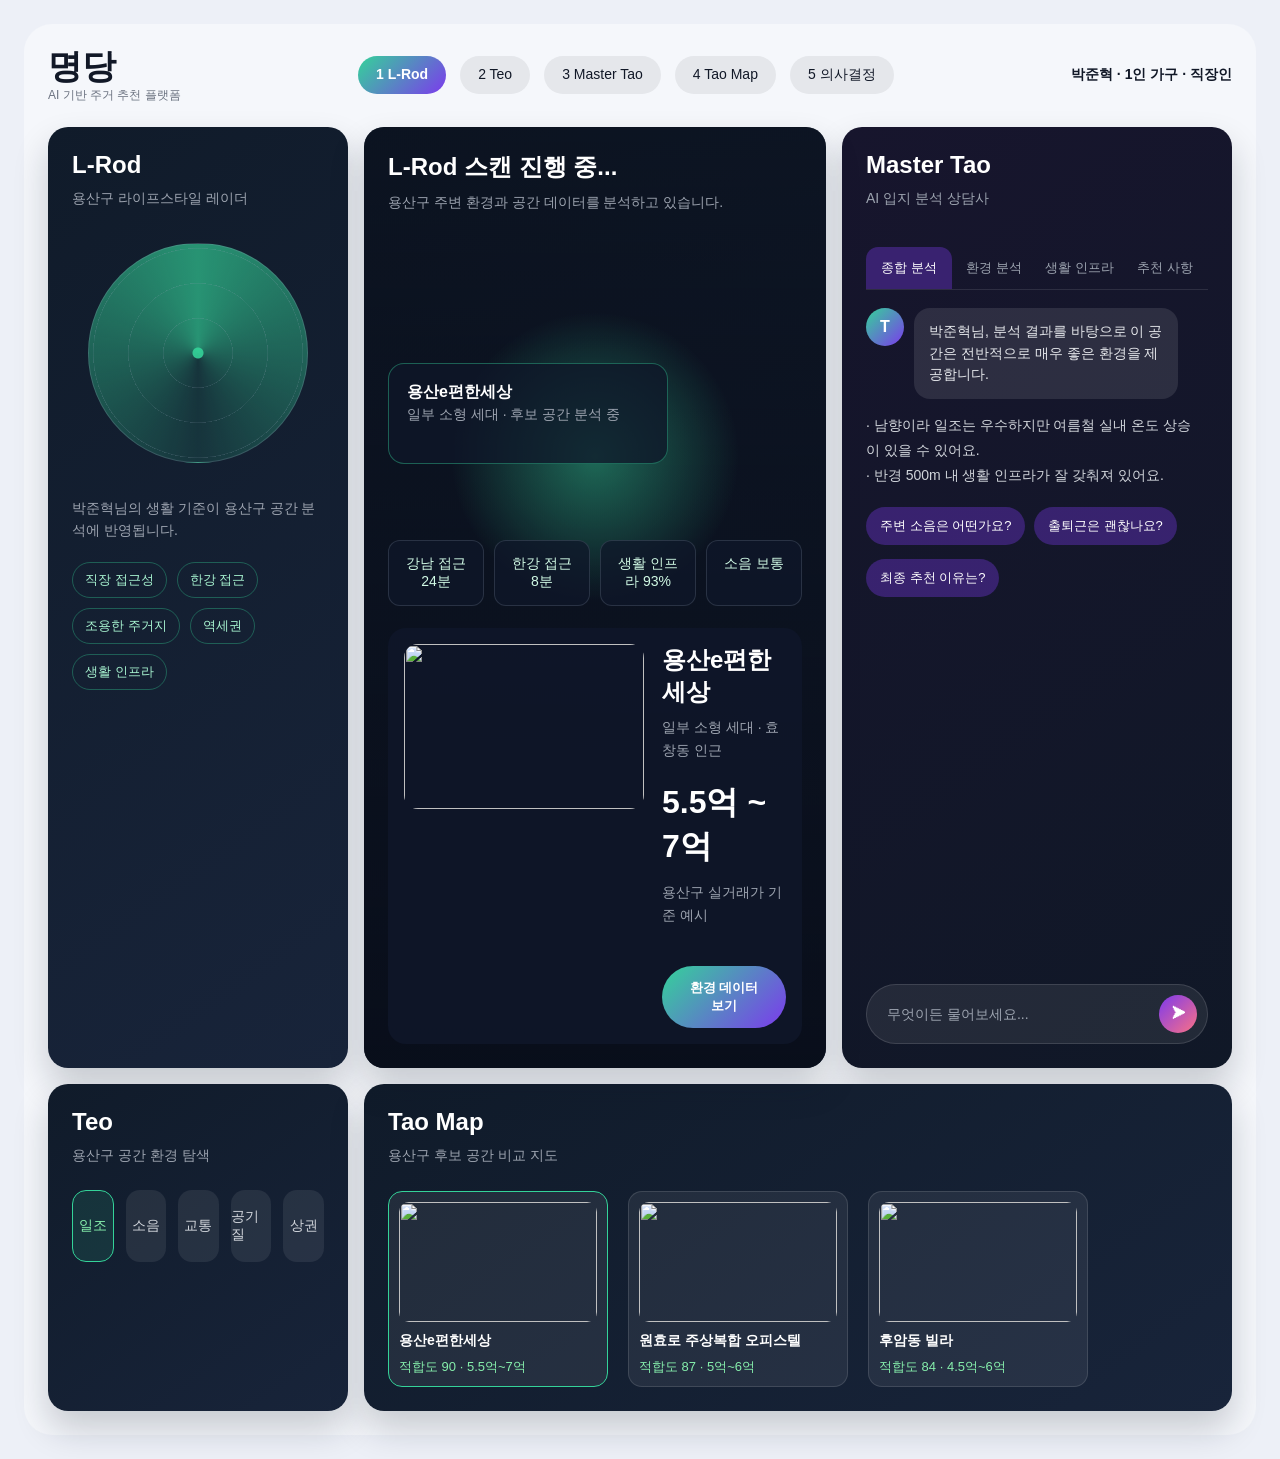
==== HTML/demo/proto/index.html @ 031ceb7e "0" ====
<!DOCTYPE html>
<html lang="ko">

<head>
  <meta charset="UTF-8" />
  <meta name="viewport" content="width=device-width, initial-scale=1.0" />
  <title>명당 Prototype</title>

  <style>
    * {
      box-sizing: border-box;
      margin: 0;
      padding: 0;
      font-family: "Pretendard", "Noto Sans KR", sans-serif;
    }

    body {
      background: #edf0f7;
      padding: 24px;
      color: #111827;
    }

    .app {
      max-width: 1700px;
      margin: auto;
      background: #f5f7fb;
      border-radius: 28px;
      padding: 24px;
    }

    header {
      display: flex;
      justify-content: space-between;
      align-items: center;
      margin-bottom: 24px;
    }

    .logo {
      font-size: 34px;
      font-weight: 900;
      cursor: pointer;
      transition: 0.2s;
      line-height: 1.1;
    }

    .logo:hover {
      opacity: 0.8;
      transform: scale(1.03);
    }

    .logo-sub {
      display: block;
      font-size: 12px;
      font-weight: 500;
      color: #6b7280;
      margin-top: 4px;
    }

    .steps {
      display: flex;
      gap: 14px;
      font-size: 14px;
    }

    .step {
      padding: 10px 18px;
      border-radius: 999px;
      background: #e5e7eb;
      cursor: pointer;
      transition: 0.25s;
    }

    .step.active {
      background: linear-gradient(135deg, #34d399, #7c3aed);
      color: white;
      font-weight: 800;
    }

    .user {
      font-size: 14px;
      font-weight: 700;
    }

    .page {
      display: none;
    }

    .page.active {
      display: block;
    }

    .grid {
      display: grid;
      grid-template-columns: 300px 1fr 390px;
      grid-template-rows: auto auto;
      gap: 16px;
    }

    .card {
      background: linear-gradient(145deg, #101b2a, #18243a);
      border-radius: 20px;
      padding: 24px;
      color: white;
      box-shadow: 0 18px 35px rgba(15, 23, 42, 0.2);
    }

    h2 {
      font-size: 24px;
      margin-bottom: 8px;
    }

    .sub {
      color: #9ca3af;
      font-size: 14px;
      line-height: 1.6;
      margin-bottom: 20px;
    }

    .main {
      position: relative;
      overflow: hidden;
    }

    .main::before {
      content: "";
      position: absolute;
      inset: 0;
      background:
        radial-gradient(circle at 50% 35%, rgba(52, 211, 153, .45), transparent 22%),
        linear-gradient(rgba(8, 13, 25, .55), rgba(8, 13, 25, .95)),
        url("https://images.unsplash.com/photo-1538485399081-7191377e8241?auto=format&fit=crop&w=1200&q=80");
      background-size: cover;
      background-position: center;
      z-index: 0;
    }

    .main>* {
      position: relative;
      z-index: 1;
    }

    .radar {
      width: 220px;
      height: 220px;
      margin: 34px auto;
      border-radius: 50%;
      background:
        radial-gradient(circle, rgba(52, 211, 153, .9) 0 5px, transparent 6px),
        repeating-radial-gradient(circle, transparent 0 34px, rgba(148, 163, 184, .25) 35px),
        conic-gradient(rgba(52, 211, 153, .65), rgba(52, 211, 153, .12), rgba(52, 211, 153, .65));
      border: 1px solid rgba(148, 163, 184, .25);
    }

    .tags {
      display: flex;
      flex-wrap: wrap;
      gap: 10px;
      margin-top: 18px;
    }

    .tag {
      padding: 8px 12px;
      border-radius: 999px;
      border: 1px solid rgba(52, 211, 153, .35);
      color: #a7f3d0;
      font-size: 13px;
    }

    .scan-box {
      margin-top: 150px;
      width: 280px;
      padding: 18px;
      border-radius: 16px;
      background: rgba(15, 23, 42, .76);
      border: 1px solid rgba(52, 211, 153, .4);
    }

    .status-row {
      display: grid;
      grid-template-columns: repeat(4, 1fr);
      gap: 10px;
      margin-top: 76px;
    }

    .status {
      background: rgba(15, 23, 42, .75);
      border: 1px solid rgba(148, 163, 184, .2);
      padding: 14px;
      border-radius: 12px;
      text-align: center;
      color: #d1fae5;
      font-size: 14px;
    }

    .property {
      display: grid;
      grid-template-columns: 240px 1fr;
      gap: 18px;
      margin-top: 22px;
      background: rgba(15, 23, 42, .82);
      padding: 16px;
      border-radius: 18px;
    }

    .property img {
      width: 100%;
      height: 165px;
      object-fit: cover;
      border-radius: 14px;
    }

    .price {
      font-size: 32px;
      font-weight: 900;
      margin: 12px 0;
    }

    .btn {
      display: inline-block;
      margin-top: 20px;
      padding: 13px 22px;
      border-radius: 999px;
      background: linear-gradient(135deg, #34d399, #7c3aed);
      color: white;
      font-weight: 800;
      cursor: pointer;
      border: none;
    }

    .chat-card {
      background: linear-gradient(145deg, #17152d, #101827);
      display: flex;
      flex-direction: column;
      min-height: 100%;
    }

    .chat-tabs {
      display: grid;
      grid-template-columns: repeat(4, 1fr);
      margin: 18px 0;
      border-bottom: 1px solid rgba(255, 255, 255, .1);
    }

    .chat-tab {
      text-align: center;
      padding: 12px 4px;
      color: #9ca3af;
      font-size: 13px;
    }

    .chat-tab.active {
      background: rgba(124, 58, 237, .35);
      color: white;
      border-radius: 12px 12px 0 0;
    }

    .chat-window {
      flex: 1;
      overflow-y: auto;
      padding-right: 4px;
    }

    .chat-row {
      display: flex;
      gap: 10px;
      margin-bottom: 14px;
      align-items: flex-start;
    }

    .chat-row.user-chat {
      justify-content: flex-end;
    }

    .avatar {
      width: 38px;
      height: 38px;
      border-radius: 50%;
      background: linear-gradient(135deg, #34d399, #7c3aed);
      display: flex;
      align-items: center;
      justify-content: center;
      font-weight: 900;
      flex-shrink: 0;
    }

    .bubble {
      max-width: 78%;
      padding: 13px 15px;
      border-radius: 16px;
      font-size: 14px;
      line-height: 1.55;
      background: rgba(255, 255, 255, .1);
      color: #e5e7eb;
    }

    .user-chat .bubble {
      background: linear-gradient(135deg, #6d5dfc, #9b5de5);
      color: white;
    }

    .check-list {
      margin: 12px 0;
      color: #d1d5db;
      font-size: 14px;
      line-height: 1.8;
    }

    .quick-question {
      display: inline-block;
      padding: 10px 14px;
      border-radius: 999px;
      background: rgba(124, 58, 237, .35);
      color: white;
      font-size: 13px;
      margin: 6px 4px 8px 0;
      cursor: pointer;
    }

    .chat-input-box {
      display: flex;
      gap: 8px;
      margin-top: 14px;
      padding: 10px;
      border-radius: 999px;
      background: rgba(255, 255, 255, .08);
      border: 1px solid rgba(255, 255, 255, .12);
    }

    .chat-input-box input {
      flex: 1;
      background: transparent;
      border: none;
      outline: none;
      color: white;
      padding: 8px 10px;
      font-size: 14px;
    }

    .chat-input-box input::placeholder {
      color: #9ca3af;
    }

    .send-btn {
      width: 38px;
      height: 38px;
      border-radius: 50%;
      border: none;
      cursor: pointer;
      color: white;
      background: linear-gradient(135deg, #7c3aed, #fb7185);
      font-weight: 900;
    }

    .filters {
      display: flex;
      gap: 12px;
      margin-top: 24px;
    }

    .filter {
      width: 72px;
      height: 72px;
      border-radius: 14px;
      background: rgba(255, 255, 255, .08);
      display: flex;
      justify-content: center;
      align-items: center;
      color: #d1d5db;
      font-size: 14px;
    }

    .filter.active {
      border: 1px solid #34d399;
      color: #86efac;
      background: rgba(52, 211, 153, .12);
    }

    .bottom-map {
      grid-column: span 2;
      min-height: 290px;
    }

    .places {
      display: flex;
      gap: 20px;
      margin-top: 25px;
      flex-wrap: wrap;
    }

    .place {
      width: 220px;
      min-height: 180px;
      background: rgba(255, 255, 255, .07);
      border: 1px solid rgba(255, 255, 255, .12);
      border-radius: 14px;
      padding: 10px;
      cursor: pointer;
    }

    .place.active {
      border-color: #34d399;
    }

    .place img {
      width: 100%;
      height: 120px;
      object-fit: cover;
      border-radius: 10px;
      margin-bottom: 10px;
    }

    .place-title {
      font-weight: 800;
      font-size: 14px;
      margin-bottom: 8px;
    }

    .place-score {
      color: #86efac;
      font-size: 13px;
    }

    .simple-page {
      min-height: 740px;
      background: white;
      border-radius: 24px;
      padding: 42px;
      color: #111827;
    }

    .page-title {
      font-size: 36px;
      font-weight: 900;
      margin-bottom: 10px;
    }

    .page-desc {
      color: #4b5563;
      margin-bottom: 28px;
      line-height: 1.7;
    }

    .content-grid {
      display: grid;
      grid-template-columns: repeat(3, 1fr);
      gap: 18px;
      margin-top: 24px;
    }

    .info-card {
      background: #f8fafc;
      border: 1px solid #e5e7eb;
      border-radius: 20px;
      padding: 24px;
    }

    .info-card h3 {
      font-size: 20px;
      margin-bottom: 12px;
    }

    .info-card p {
      color: #4b5563;
      line-height: 1.7;
      font-size: 15px;
    }

    .score-num {
      font-size: 46px;
      font-weight: 900;
      color: #10b981;
      margin-top: 16px;
    }

    .compare-table {
      width: 100%;
      border-collapse: collapse;
      margin-top: 24px;
      overflow: hidden;
      border-radius: 16px;
    }

    .compare-table th,
    .compare-table td {
      padding: 18px;
      border-bottom: 1px solid #e5e7eb;
      text-align: left;
    }

    .compare-table th {
      background: #111827;
      color: white;
    }

    .compare-table td {
      color: #374151;
    }

    .small-text {
      font-size: 13px;
      color: #6b7280;
    }

    @media (max-width: 1100px) {

      .grid,
      .content-grid {
        grid-template-columns: 1fr;
        grid-template-rows: auto;
      }

      .bottom-map {
        grid-column: span 1;
      }

      .steps {
        display: none;
      }
    }
  </style>
</head>

<body>
  <div class="app">
    <header>
      <div class="logo" onclick="goHome()">
        명당
        <span class="logo-sub">
          AI 기반 주거 추천 플랫폼
        </span>
      </div>

      <div class="steps">
        <div class="step active" onclick="moveTo('lrod')">1 L-Rod</div>
        <div class="step" onclick="moveTo('teo')">2 Teo</div>
        <div class="step" onclick="moveTo('master')">3 Master Tao</div>
        <div class="step" onclick="moveTo('map')">4 Tao Map</div>
        <div class="step" onclick="moveTo('decision')">5 의사결정</div>
      </div>

      <div class="user">박준혁 · 1인 가구 · 직장인</div>
    </header>

    <section id="lrod" class="page active">
      <section class="grid">
        <aside class="card">
          <h2>L-Rod</h2>
          <p class="sub">용산구 라이프스타일 레이더</p>

          <div class="radar"></div>

          <p class="sub">박준혁님의 생활 기준이 용산구 공간 분석에 반영됩니다.</p>

          <div class="tags">
            <span class="tag">직장 접근성</span>
            <span class="tag">한강 접근</span>
            <span class="tag">조용한 주거지</span>
            <span class="tag">역세권</span>
            <span class="tag">생활 인프라</span>
          </div>
        </aside>

        <main class="card main">
          <h2>L-Rod 스캔 진행 중...</h2>
          <p class="sub">용산구 주변 환경과 공간 데이터를 분석하고 있습니다.</p>

          <div class="scan-box">
            <strong>용산e편한세상</strong>
            <p class="sub">일부 소형 세대 · 후보 공간 분석 중</p>
          </div>

          <div class="status-row">
            <div class="status">강남 접근 24분</div>
            <div class="status">한강 접근 8분</div>
            <div class="status">생활 인프라 93%</div>
            <div class="status">소음 보통</div>
          </div>

          <div class="property">
            <img src="https://images.unsplash.com/photo-1600210491892-03d54c0aaf87?auto=format&fit=crop&w=800&q=80" />
            <div>
              <h2>용산e편한세상</h2>
              <p class="sub">일부 소형 세대 · 효창동 인근</p>
              <div class="price">5.5억 ~ 7억</div>
              <p class="sub">용산구 실거래가 기준 예시</p>
              <button class="btn" onclick="moveTo('teo')">환경 데이터 보기</button>
            </div>
          </div>
        </main>

        <aside class="card chat-card">
          <h2>Master Tao</h2>
          <p class="sub">AI 입지 분석 상담사</p>

          <div class="chat-tabs">
            <div class="chat-tab active">종합 분석</div>
            <div class="chat-tab">환경 분석</div>
            <div class="chat-tab">생활 인프라</div>
            <div class="chat-tab">추천 사항</div>
          </div>

          <div class="chat-window" id="chatWindow">
            <div class="chat-row bot-chat">
              <div class="avatar">T</div>
              <div class="bubble">
                박준혁님, 분석 결과를 바탕으로 이 공간은 전반적으로 매우 좋은 환경을 제공합니다.
              </div>
            </div>

            <div class="check-list">
              · 남향이라 일조는 우수하지만 여름철 실내 온도 상승이 있을 수 있어요.<br />
              · 반경 500m 내 생활 인프라가 잘 갖춰져 있어요.
            </div>

            <div class="quick-question" onclick="quickAsk('주변 소음은 어떤가요?')">주변 소음은 어떤가요?</div>
            <div class="quick-question" onclick="quickAsk('출퇴근은 괜찮나요?')">출퇴근은 괜찮나요?</div>
            <div class="quick-question" onclick="quickAsk('최종 추천 이유는?')">최종 추천 이유는?</div>
          </div>

          <div class="chat-input-box">
            <input id="chatInput" type="text" placeholder="무엇이든 물어보세요..." onkeydown="handleEnter(event)" />
            <button class="send-btn" onclick="sendMessage()">➤</button>
          </div>
        </aside>

        <section class="card" onclick="moveTo('teo')" style="cursor:pointer;">
          <h2>Teo</h2>
          <p class="sub">용산구 공간 환경 탐색</p>

          <div class="filters">
            <div class="filter active">일조</div>
            <div class="filter">소음</div>
            <div class="filter">교통</div>
            <div class="filter">공기질</div>
            <div class="filter">상권</div>
          </div>
        </section>

        <section class="card bottom-map" onclick="moveTo('map')" style="cursor:pointer;">
          <h2>Tao Map</h2>
          <p class="sub">용산구 후보 공간 비교 지도</p>

          <div class="places">
            <div class="place active">
              <img src="https://images.unsplash.com/photo-1600210491369-e753d80a41f3?auto=format&fit=crop&w=600&q=80" />
              <div class="place-title">용산e편한세상</div>
              <div class="place-score">적합도 90 · 5.5억~7억</div>
            </div>

            <div class="place">
              <img src="https://images.unsplash.com/photo-1560448204-e02f11c3d0e2?auto=format&fit=crop&w=600&q=80" />
              <div class="place-title">원효로 주상복합 오피스텔</div>
              <div class="place-score">적합도 87 · 5억~6억</div>
            </div>

            <div class="place">
              <img src="https://images.unsplash.com/photo-1600566753190-17f0baa2a6c3?auto=format&fit=crop&w=600&q=80" />
              <div class="place-title">후암동 빌라</div>
              <div class="place-score">적합도 84 · 4.5억~6억</div>
            </div>
          </div>
        </section>
      </section>
    </section>

    <section id="teo" class="page">
      <div class="simple-page">
        <h1 class="page-title">Teo</h1>
        <p class="page-desc">
          용산구 후보 공간의 환경 데이터를 탐색합니다.
          일조, 소음, 교통, 공기질, 상권 정보를 기준으로 박준혁님의 생활 적합도를 분석합니다.
        </p>

        <div class="content-grid">
          <div class="info-card">
            <h3>☀️ 일조</h3>
            <p>남향 구조로 오전부터 오후까지 채광이 안정적입니다.</p>
            <div class="score-num">86</div>
          </div>

          <div class="info-card">
            <h3>🔊 소음</h3>
            <p>주요 도로와 거리가 있어 실내 유입 소음은 보통 수준입니다.</p>
            <div class="score-num">72</div>
          </div>

          <div class="info-card">
            <h3>🚇 교통</h3>
            <p>강남 접근 약 24분, 주요 업무지구 이동성이 우수합니다.</p>
            <div class="score-num">94</div>
          </div>

          <div class="info-card">
            <h3>🌫️ 공기질</h3>
            <p>한강과 가까워 개방감은 좋지만 도로 인접 여부 확인이 필요합니다.</p>
            <div class="score-num">81</div>
          </div>

          <div class="info-card">
            <h3>🏪 생활 인프라</h3>
            <p>반경 500m 내 카페, 편의점, 병원, 식당 접근성이 높습니다.</p>
            <div class="score-num">93</div>
          </div>

          <div class="info-card">
            <h3>📌 종합 환경</h3>
            <p>직장인 1인 가구 기준으로 교통과 생활 편의성이 강점입니다.</p>
            <div class="score-num">88</div>
          </div>
        </div>

        <button class="btn" onclick="moveTo('master')">Master Tao 분석 보기</button>
      </div>
    </section>

    <section id="master" class="page">
      <div class="simple-page">
        <h1 class="page-title">Master Tao</h1>
        <p class="page-desc">
          AI 입지 분석 상담사가 박준혁님의 생활 기준과 후보지 데이터를 바탕으로 최종 판단을 도와줍니다.
        </p>

        <div class="content-grid">
          <div class="info-card">
            <h3>종합 적합도</h3>
            <p>
              용산e편한세상은 효창공원 접근성,
              조용한 주거환경,
              직장인 선호도가 높아
              종합 추천 후보로 선정되었습니다.
            </p>
            <div class="score-num">90</div>
          </div>

          <div class="info-card">
            <h3>AI 핵심 분석</h3>
            <p>박준혁님은 출퇴근 편의성과 조용한 주거 환경을 중요하게 보는 유형입니다.</p>
          </div>

          <div class="info-card">
            <h3>주의 사항</h3>
            <p>실제 계약 전 야간 소음, 관리비, 주변 도로 혼잡도, 주차 환경 확인이 필요합니다.</p>
          </div>
        </div>

        <button class="btn" onclick="moveTo('map')">Tao Map에서 비교하기</button>
      </div>
    </section>

    <section id="map" class="page">
      <div class="simple-page">
        <h1 class="page-title">Tao Map</h1>
        <p class="page-desc">
          용산구 후보 공간을 비교하고 기록하는 명당 지도입니다.
          박준혁님의 예산과 생활 기준에 맞춰 현실적인 후보지를 비교합니다.
        </p>

        <table class="compare-table">
          <thead>
            <tr>
              <th>후보지</th>
              <th>지역</th>
              <th>적합도</th>
              <th>예상 매매가</th>
              <th>강점</th>
              <th>주의점</th>
            </tr>
          </thead>

          <tbody>
            <tr>
              <td>용산e편한세상<br /><span class="small-text">일부 소형</span></td>
              <td>효창동 인근</td>
              <td>90</td>
              <td>5.5억~7억</td>
              <td>
                효창공원 접근<br />
                조용한 주거환경<br />
                직장인 선호
              </td>
              <td>구축 세대 존재</td>
            </tr>

            <tr>
              <td>원효로 주상복합 오피스텔</td>
              <td>원효로</td>
              <td>87</td>
              <td>5억~6억</td>
              <td>
                용산역 접근<br />
                생활 인프라
              </td>
              <td>관리비 부담</td>
            </tr>

            <tr>
              <td>후암동 빌라</td>
              <td>후암동</td>
              <td>84</td>
              <td>4.5억~6억</td>
              <td>
                서울역 접근<br />
                비교적 저렴
              </td>
              <td>언덕 지형</td>
            </tr>
          </tbody>
        </table>

        <button class="btn" onclick="moveTo('decision')">최종 의사결정하기</button>
      </div>
    </section>

    <section id="decision" class="page">
      <div class="simple-page">
        <h1 class="page-title">최종 의사결정</h1>
        <p class="page-desc">
          박준혁님의 생활 기준과 용산구 후보지 분석 결과를 바탕으로 최적의 명당 후보를 추천합니다.
        </p>

        <div class="content-grid">
          <div class="info-card">
            <h3>최종 추천 공간</h3>
            <p>용산e편한세상 (일부 소형)</p>
            <div class="score-num">90점</div>
          </div>

          <div class="info-card">
            <h3>선택 이유</h3>
            <p>
              효창공원 접근성,
              조용한 주거환경,
              직장인 선호도가 높고
              예산 5.5억~7억 범위 내에서
              현실적으로 접근 가능한 후보입니다.
            </p>
          </div>

          <div class="info-card">
            <h3>최종 체크리스트</h3>
            <p>현장 방문 시 야간 소음, 실제 관리비, 채광 시간, 주변 도로 상황을 확인하면 좋습니다.</p>
          </div>
        </div>

        <button class="btn" onclick="moveTo('lrod')">처음으로 돌아가기</button>
      </div>
    </section>
  </div>

  <script>
    function moveTo(pageId) {
      const pages = document.querySelectorAll(".page");
      const steps = document.querySelectorAll(".step");

      pages.forEach(page => page.classList.remove("active"));
      steps.forEach(step => step.classList.remove("active"));

      document.getElementById(pageId).classList.add("active");

      const stepMap = {
        lrod: 0,
        teo: 1,
        master: 2,
        map: 3,
        decision: 4
      };

      steps[stepMap[pageId]].classList.add("active");

      window.scrollTo({
        top: 0,
        behavior: "smooth"
      });
    }

    function sendMessage() {
      const input = document.getElementById("chatInput");
      const text = input.value.trim();

      if (text === "") return;

      addUserMessage(text);
      input.value = "";

      setTimeout(() => {
        addBotMessage(getBotReply(text));
      }, 500);
    }

    function quickAsk(text) {
      addUserMessage(text);

      setTimeout(() => {
        addBotMessage(getBotReply(text));
      }, 500);
    }

    function addUserMessage(text) {
      const chatWindow = document.getElementById("chatWindow");

      const row = document.createElement("div");
      row.className = "chat-row user-chat";
      row.innerHTML = `<div class="bubble">${text}</div>`;

      chatWindow.appendChild(row);
      chatWindow.scrollTop = chatWindow.scrollHeight;
    }

    function addBotMessage(text) {
      const chatWindow = document.getElementById("chatWindow");

      const row = document.createElement("div");
      row.className = "chat-row bot-chat";
      row.innerHTML = `
        <div class="avatar">T</div>
        <div class="bubble">${text}</div>
      `;

      chatWindow.appendChild(row);
      chatWindow.scrollTop = chatWindow.scrollHeight;
    }

    function getBotReply(text) {
      if (text.includes("소음")) {
        return "도로변과의 거리가 있어 실내 유입 소음은 낮은 편으로 분석됩니다. 다만 야간 시간대 차량 흐름은 실제 방문 시 확인하는 것이 좋습니다.";
      }

      if (text.includes("출퇴근") || text.includes("교통")) {
        return "강남 접근은 약 24분, 광화문과 여의도 접근성도 좋은 편입니다. 직장인 1인 가구에게 적합한 입지입니다.";
      }

      if (text.includes("추천") || text.includes("이유")) {
        return "용산e편한세상은 효창공원 접근성, 조용한 주거환경, 직장인 선호도가 높아 종합 적합도 90점으로 추천됩니다.";
      }

      if (text.includes("한강")) {
        return "한강 접근성이 우수해 산책, 운동, 여가 생활을 중요하게 보는 사용자에게 높은 만족도를 줄 수 있습니다.";
      }

      return "용산구 한남동 후보지를 기준으로 보면 생활 편의성과 접근성은 우수하지만, 실제 계약 전 소음, 관리비, 주변 도로 상황은 확인하는 것이 좋습니다.";
    }

    function handleEnter(event) {
      if (event.key === "Enter") {
        sendMessage();
      }
    }
    function goHome() {

      moveTo('lrod');

      const chatWindow =
        document.getElementById('chatWindow');

      if (chatWindow) {
        chatWindow.scrollTop = 0;
      }

      window.scrollTo({
        top: 0,
        behavior: 'smooth'
      });

    }
  </script>
</body>

</html>
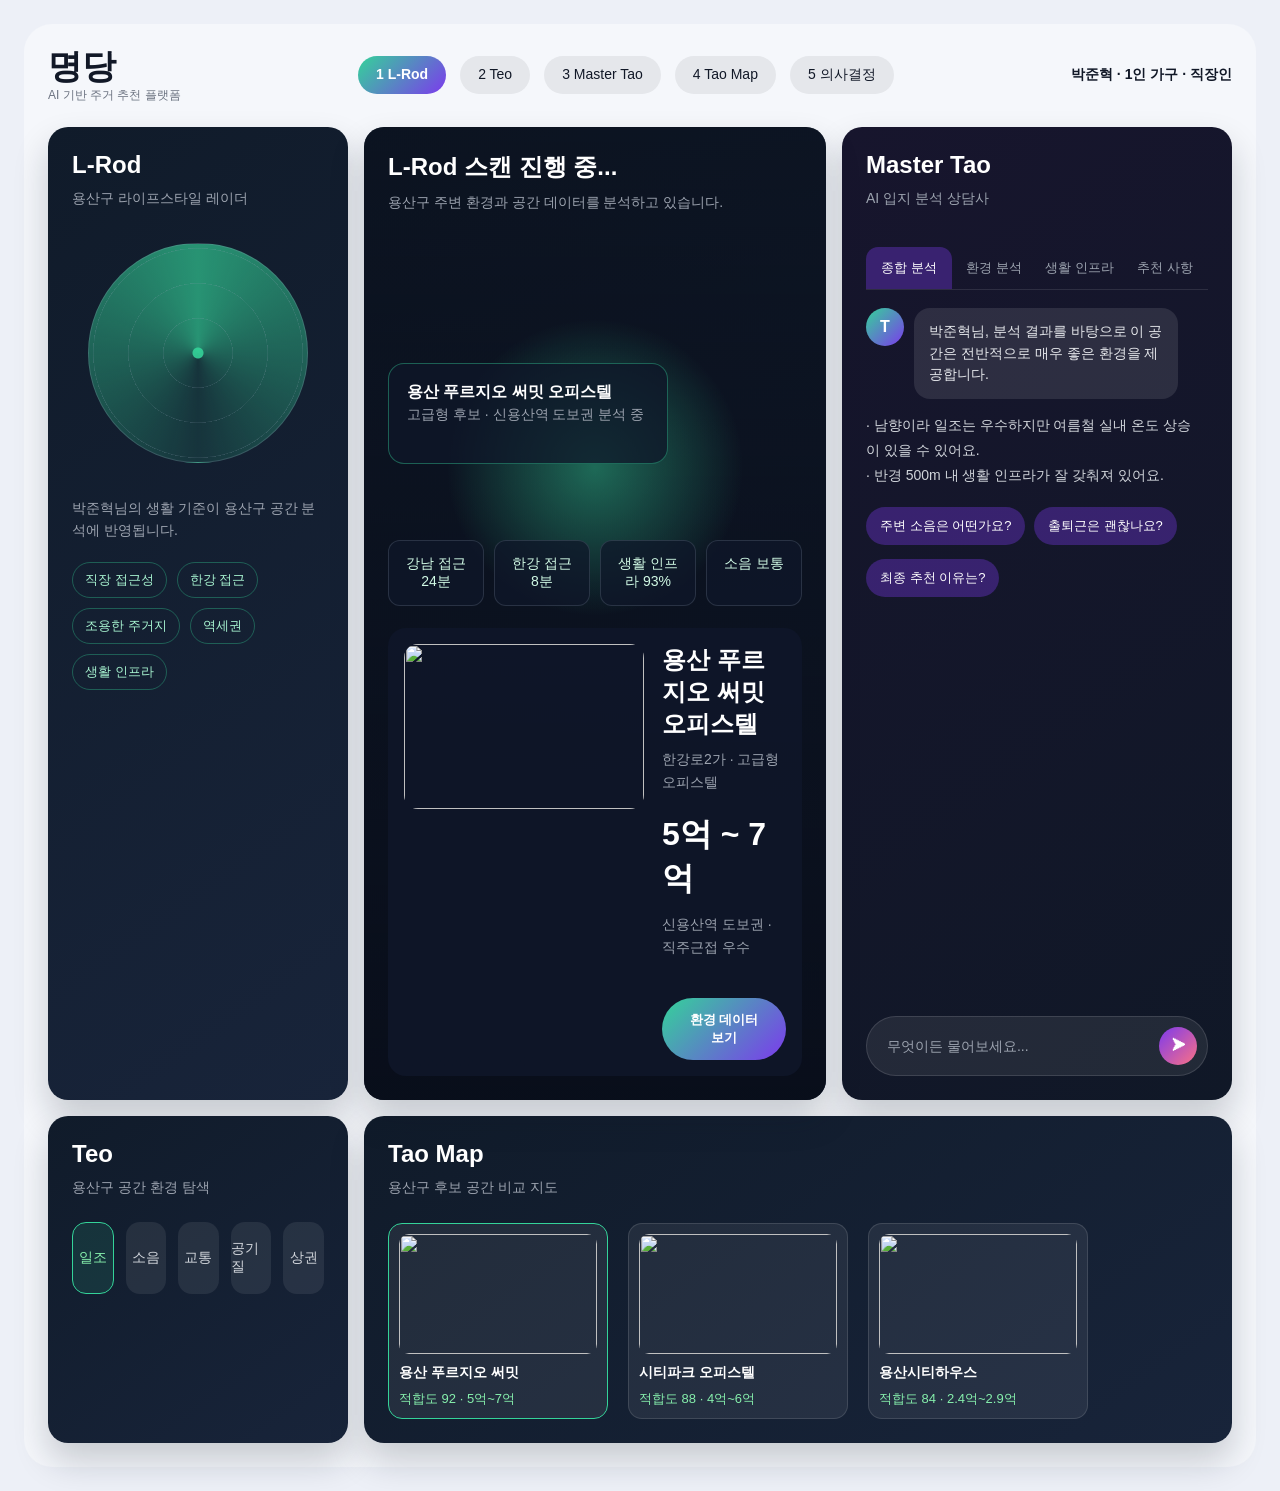
==== commit d15d5920: "0" ====
--- a/HTML/demo/proto/index.html
+++ b/HTML/demo/proto/index.html
@@ -565,8 +565,8 @@
           <p class="sub">용산구 주변 환경과 공간 데이터를 분석하고 있습니다.</p>
 
           <div class="scan-box">
-            <strong>용산e편한세상</strong>
-            <p class="sub">일부 소형 세대 · 후보 공간 분석 중</p>
+            <strong>용산 푸르지오 써밋 오피스텔</strong>
+            <p class="sub">고급형 후보 · 신용산역 도보권 분석 중</p>
           </div>
 
           <div class="status-row">
@@ -579,10 +579,10 @@
           <div class="property">
             <img src="https://images.unsplash.com/photo-1600210491892-03d54c0aaf87?auto=format&fit=crop&w=800&q=80" />
             <div>
-              <h2>용산e편한세상</h2>
-              <p class="sub">일부 소형 세대 · 효창동 인근</p>
-              <div class="price">5.5억 ~ 7억</div>
-              <p class="sub">용산구 실거래가 기준 예시</p>
+              <h2>용산 푸르지오 써밋 오피스텔</h2>
+              <p class="sub">한강로2가 · 고급형 오피스텔</p>
+              <div class="price">5억 ~ 7억</div>
+              <p class="sub">신용산역 도보권 · 직주근접 우수</p>
               <button class="btn" onclick="moveTo('teo')">환경 데이터 보기</button>
             </div>
           </div>
@@ -643,20 +643,20 @@
           <div class="places">
             <div class="place active">
               <img src="https://images.unsplash.com/photo-1600210491369-e753d80a41f3?auto=format&fit=crop&w=600&q=80" />
-              <div class="place-title">용산e편한세상</div>
-              <div class="place-score">적합도 90 · 5.5억~7억</div>
+              <div class="place-title">용산 푸르지오 써밋</div>
+              <div class="place-score">적합도 92 · 5억~7억</div>
             </div>
 
             <div class="place">
               <img src="https://images.unsplash.com/photo-1560448204-e02f11c3d0e2?auto=format&fit=crop&w=600&q=80" />
-              <div class="place-title">원효로 주상복합 오피스텔</div>
-              <div class="place-score">적합도 87 · 5억~6억</div>
+              <div class="place-title">시티파크 오피스텔</div>
+              <div class="place-score">적합도 88 · 4억~6억</div>
             </div>
 
             <div class="place">
               <img src="https://images.unsplash.com/photo-1600566753190-17f0baa2a6c3?auto=format&fit=crop&w=600&q=80" />
-              <div class="place-title">후암동 빌라</div>
-              <div class="place-score">적합도 84 · 4.5억~6억</div>
+              <div class="place-title">용산시티하우스</div>
+              <div class="place-score">적합도 84 · 2.4억~2.9억</div>
             </div>
           </div>
         </section>
@@ -717,29 +717,35 @@
       <div class="simple-page">
         <h1 class="page-title">Master Tao</h1>
         <p class="page-desc">
-          AI 입지 분석 상담사가 박준혁님의 생활 기준과 후보지 데이터를 바탕으로 최종 판단을 도와줍니다.
+          34세 직장인 1인 가구 페르소나를 기준으로 용산구 후보지를 분석합니다.
+          직주근접, 예산, 생활 인프라를 종합해 최적 후보를 추천합니다.
         </p>
 
         <div class="content-grid">
           <div class="info-card">
             <h3>종합 적합도</h3>
             <p>
-              용산e편한세상은 효창공원 접근성,
-              조용한 주거환경,
-              직장인 선호도가 높아
-              종합 추천 후보로 선정되었습니다.
+              용산 푸르지오 써밋 오피스텔은 신용산역 도보권,
+              직주근접, 생활 인프라 측면에서 가장 높은 점수를 받았습니다.
             </p>
-            <div class="score-num">90</div>
-          </div>
-
-          <div class="info-card">
-            <h3>AI 핵심 분석</h3>
-            <p>박준혁님은 출퇴근 편의성과 조용한 주거 환경을 중요하게 보는 유형입니다.</p>
-          </div>
-
-          <div class="info-card">
-            <h3>주의 사항</h3>
-            <p>실제 계약 전 야간 소음, 관리비, 주변 도로 혼잡도, 주차 환경 확인이 필요합니다.</p>
+            <div class="score-num">92</div>
+          </div>
+
+          <div class="info-card">
+            <h3>후보지 계층 구조</h3>
+            <p>
+              푸르지오 써밋은 고급형, 시티파크는 중간형,
+              용산시티하우스는 가성비형 후보로 구분됩니다.
+            </p>
+          </div>
+
+          <div class="info-card">
+            <h3>AI 추천 기준</h3>
+            <p>
+              직주근접을 최우선으로 보면 푸르지오 써밋,
+              조금 더 합리적 선택은 시티파크,
+              예산 중심이면 용산시티하우스가 적합합니다.
+            </p>
           </div>
         </div>
 
@@ -751,8 +757,8 @@
       <div class="simple-page">
         <h1 class="page-title">Tao Map</h1>
         <p class="page-desc">
-          용산구 후보 공간을 비교하고 기록하는 명당 지도입니다.
-          박준혁님의 예산과 생활 기준에 맞춰 현실적인 후보지를 비교합니다.
+          용산구 후보 공간을 고급형, 중간형, 가성비형으로 나누어 비교합니다.
+          박준혁님의 예산과 직장인 생활 패턴에 맞춰 현실적인 선택지를 정리합니다.
         </p>
 
         <table class="compare-table">
@@ -760,6 +766,7 @@
             <tr>
               <th>후보지</th>
               <th>지역</th>
+              <th>유형</th>
               <th>적합도</th>
               <th>예상 매매가</th>
               <th>강점</th>
@@ -769,40 +776,53 @@
 
           <tbody>
             <tr>
-              <td>용산e편한세상<br /><span class="small-text">일부 소형</span></td>
-              <td>효창동 인근</td>
-              <td>90</td>
-              <td>5.5억~7억</td>
+              <td>용산 푸르지오 써밋 오피스텔</td>
+              <td>한강로2가</td>
+              <td>고급형</td>
+              <td>92</td>
+              <td>5억~7억</td>
               <td>
-                효창공원 접근<br />
-                조용한 주거환경<br />
-                직장인 선호
+                신용산역 도보권<br />
+                직주근접 우수<br />
+                생활 인프라 풍부
               </td>
-              <td>구축 세대 존재</td>
+              <td>
+                관리비 부담<br />
+                가격대 높음
+              </td>
             </tr>
 
             <tr>
-              <td>원효로 주상복합 오피스텔</td>
-              <td>원효로</td>
-              <td>87</td>
-              <td>5억~6억</td>
+              <td>시티파크 오피스텔</td>
+              <td>한강로3가</td>
+              <td>중간형</td>
+              <td>88</td>
+              <td>4억~6억</td>
               <td>
-                용산역 접근<br />
-                생활 인프라
+                용산공원 인접<br />
+                생활환경 우수<br />
+                브랜드 인지도
               </td>
-              <td>관리비 부담</td>
+              <td>
+                일부 세대 노후화
+              </td>
             </tr>
 
             <tr>
-              <td>후암동 빌라</td>
-              <td>후암동</td>
+              <td>용산시티하우스(도시형)</td>
+              <td>한강로3가</td>
+              <td>가성비형</td>
               <td>84</td>
-              <td>4.5억~6억</td>
+              <td>2.4억~2.9억</td>
               <td>
-                서울역 접근<br />
-                비교적 저렴
+                합리적인 가격<br />
+                용산역 생활권<br />
+                1인 가구 적합
               </td>
-              <td>언덕 지형</td>
+              <td>
+                면적이 작음<br />
+                투자 가치 제한적
+              </td>
             </tr>
           </tbody>
         </table>
@@ -815,30 +835,30 @@
       <div class="simple-page">
         <h1 class="page-title">최종 의사결정</h1>
         <p class="page-desc">
-          박준혁님의 생활 기준과 용산구 후보지 분석 결과를 바탕으로 최적의 명당 후보를 추천합니다.
+          박준혁님의 34세 직장인 1인 가구 페르소나를 기준으로 최적의 용산구 후보지를 추천합니다.
         </p>
 
         <div class="content-grid">
           <div class="info-card">
             <h3>최종 추천 공간</h3>
-            <p>용산e편한세상 (일부 소형)</p>
-            <div class="score-num">90점</div>
+            <p>용산 푸르지오 써밋 오피스텔</p>
+            <div class="score-num">92점</div>
           </div>
 
           <div class="info-card">
             <h3>선택 이유</h3>
             <p>
-              효창공원 접근성,
-              조용한 주거환경,
-              직장인 선호도가 높고
-              예산 5.5억~7억 범위 내에서
-              현실적으로 접근 가능한 후보입니다.
+              신용산역 도보권, 직주근접, 생활 인프라가 모두 우수해
+              직장인 1인 가구에게 가장 높은 생활 적합도를 보입니다.
             </p>
           </div>
 
           <div class="info-card">
-            <h3>최종 체크리스트</h3>
-            <p>현장 방문 시 야간 소음, 실제 관리비, 채광 시간, 주변 도로 상황을 확인하면 좋습니다.</p>
+            <h3>대안 선택지</h3>
+            <p>
+              예산 부담이 크다면 시티파크 오피스텔,
+              예산을 가장 우선한다면 용산시티하우스도 현실적인 대안입니다.
+            </p>
           </div>
         </div>
 
@@ -930,14 +950,14 @@
       }
 
       if (text.includes("추천") || text.includes("이유")) {
-        return "용산e편한세상은 효창공원 접근성, 조용한 주거환경, 직장인 선호도가 높아 종합 적합도 90점으로 추천됩니다.";
+        return "용산 푸르지오 써밋 오피스텔은 신용산역 도보권, 직주근접, 생활 인프라가 풍부해 종합 적합도 92점으로 추천됩니다.";
       }
 
       if (text.includes("한강")) {
         return "한강 접근성이 우수해 산책, 운동, 여가 생활을 중요하게 보는 사용자에게 높은 만족도를 줄 수 있습니다.";
       }
 
-      return "용산구 한남동 후보지를 기준으로 보면 생활 편의성과 접근성은 우수하지만, 실제 계약 전 소음, 관리비, 주변 도로 상황은 확인하는 것이 좋습니다.";
+      return "용산구 후보지를 기준으로 보면, 직주근접을 최우선으로 할 경우 용산 푸르지오 써밋, 예산 균형을 보면 시티파크, 가성비를 중시하면 용산시티하우스가 적합합니다.";
     }
 
     function handleEnter(event) {
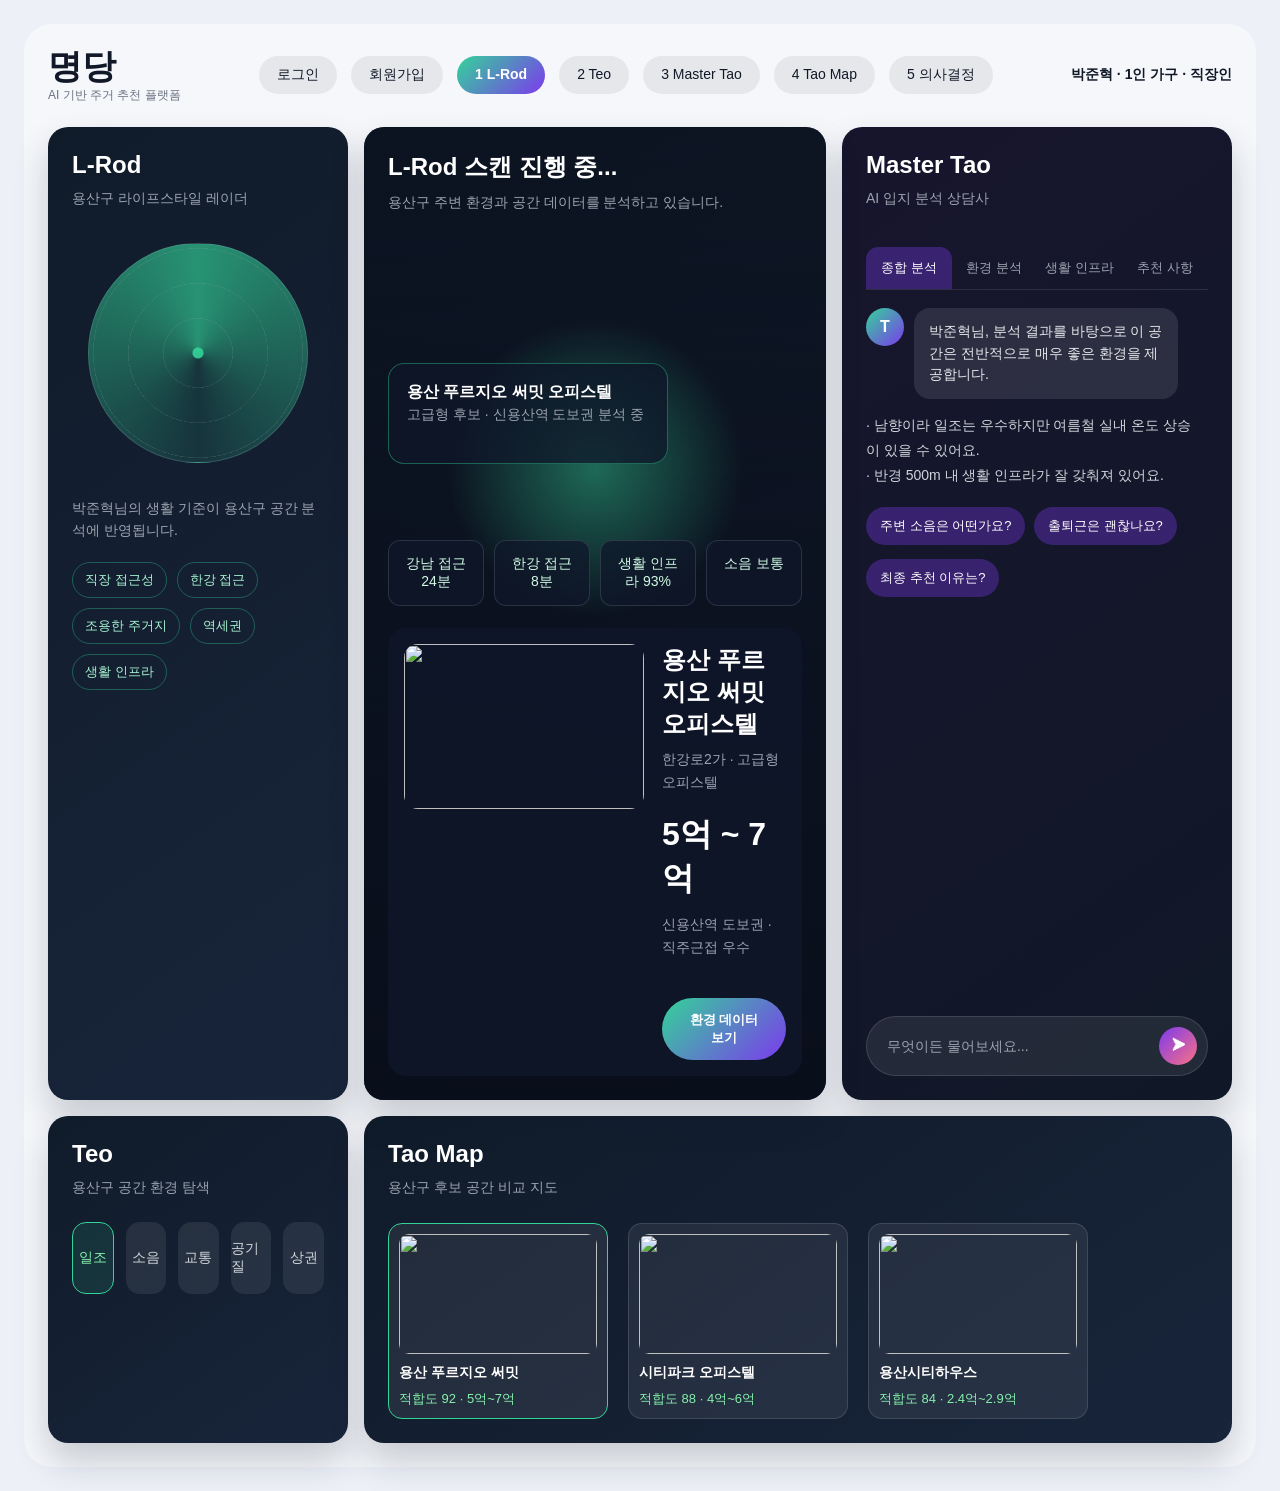
==== commit 8114e761: "0" ====
--- a/HTML/demo/proto/index.html
+++ b/HTML/demo/proto/index.html
@@ -496,6 +496,28 @@
       color: #374151;
     }
 
+    .auth-box {
+      max-width: 500px;
+      margin: 50px auto;
+    }
+
+    .auth-box input {
+      width: 100%;
+      padding: 14px;
+      margin-top: 12px;
+      border: 1px solid #d1d5db;
+      border-radius: 12px;
+      font-size: 15px;
+    }
+
+    .auth-box select {
+      width: 100%;
+      padding: 14px;
+      margin-top: 12px;
+      border: 1px solid #d1d5db;
+      border-radius: 12px;
+    }
+
     .small-text {
       font-size: 13px;
       color: #6b7280;
@@ -531,6 +553,9 @@
       </div>
 
       <div class="steps">
+        <div class="step" onclick="moveTo('login')">로그인</div>
+        <div class="step" onclick="moveTo('signup')">회원가입</div>
+
         <div class="step active" onclick="moveTo('lrod')">1 L-Rod</div>
         <div class="step" onclick="moveTo('teo')">2 Teo</div>
         <div class="step" onclick="moveTo('master')">3 Master Tao</div>
@@ -540,7 +565,62 @@
 
       <div class="user">박준혁 · 1인 가구 · 직장인</div>
     </header>
-
+    <section id="login" class="page">
+      <div class="simple-page">
+
+        <h1 class="page-title">로그인</h1>
+
+        <p class="page-desc">
+          명당 서비스를 이용하려면 로그인해주세요.
+        </p>
+
+        <div class="auth-box">
+
+          <input type="email" placeholder="이메일">
+
+          <input type="password" placeholder="비밀번호">
+
+          <button class="btn" onclick="moveTo('lrod')">
+            로그인
+          </button>
+
+        </div>
+
+      </div>
+    </section>
+    <section id="signup" class="page">
+      <div class="simple-page">
+
+        <h1 class="page-title">회원가입</h1>
+
+        <p class="page-desc">
+          생활 패턴에 맞는 명당 추천을 위해 기본 정보를 입력해주세요.
+        </p>
+
+        <div class="auth-box">
+
+          <input type="text" placeholder="이름">
+
+          <input type="email" placeholder="이메일">
+
+          <input type="password" placeholder="비밀번호">
+
+          <input type="number" placeholder="나이">
+
+          <select>
+            <option>1인 가구</option>
+            <option>신혼부부</option>
+            <option>가족 거주</option>
+          </select>
+
+          <button class="btn" onclick="moveTo('lrod')">
+            회원가입
+          </button>
+
+        </div>
+
+      </div>
+    </section>
     <section id="lrod" class="page active">
       <section class="grid">
         <aside class="card">
@@ -878,11 +958,13 @@
       document.getElementById(pageId).classList.add("active");
 
       const stepMap = {
-        lrod: 0,
-        teo: 1,
-        master: 2,
-        map: 3,
-        decision: 4
+        login: 0,
+        signup: 1,
+        lrod: 2,
+        teo: 3,
+        master: 4,
+        map: 5,
+        decision: 6
       };
 
       steps[stepMap[pageId]].classList.add("active");
